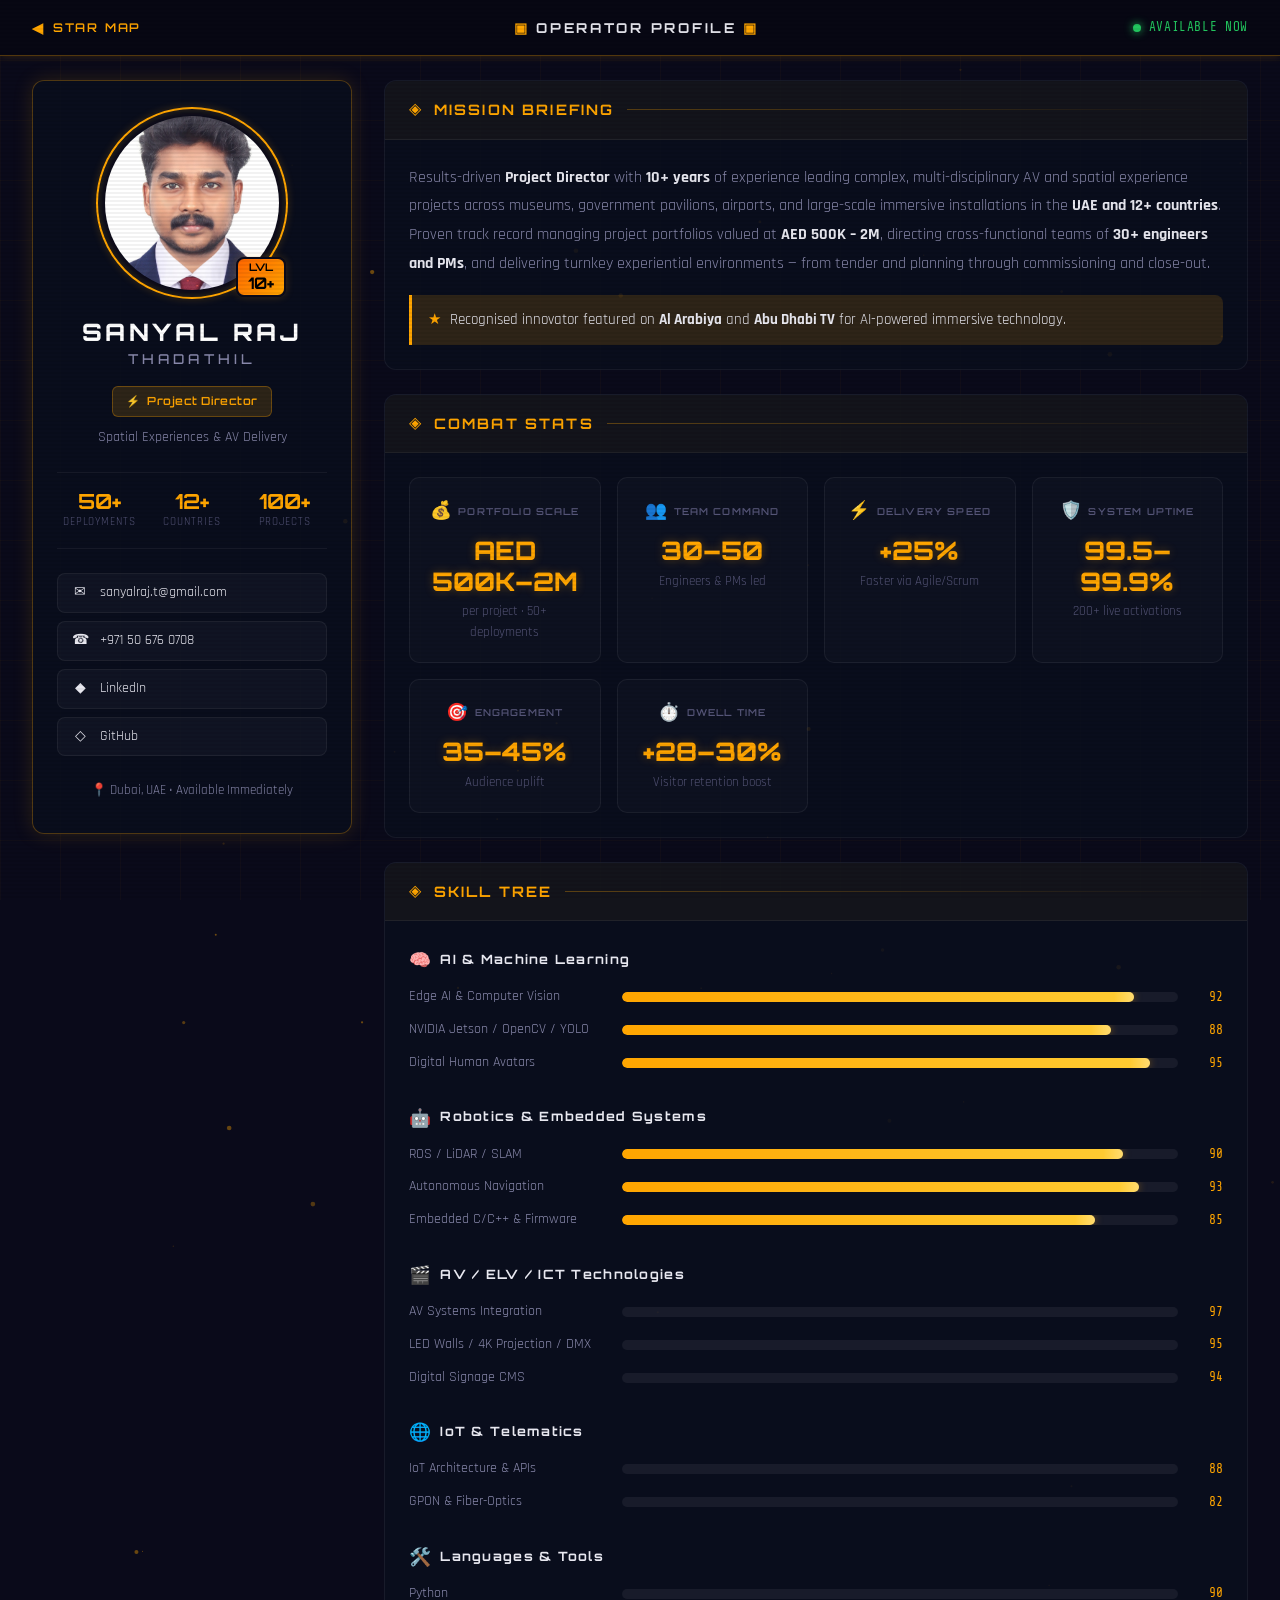
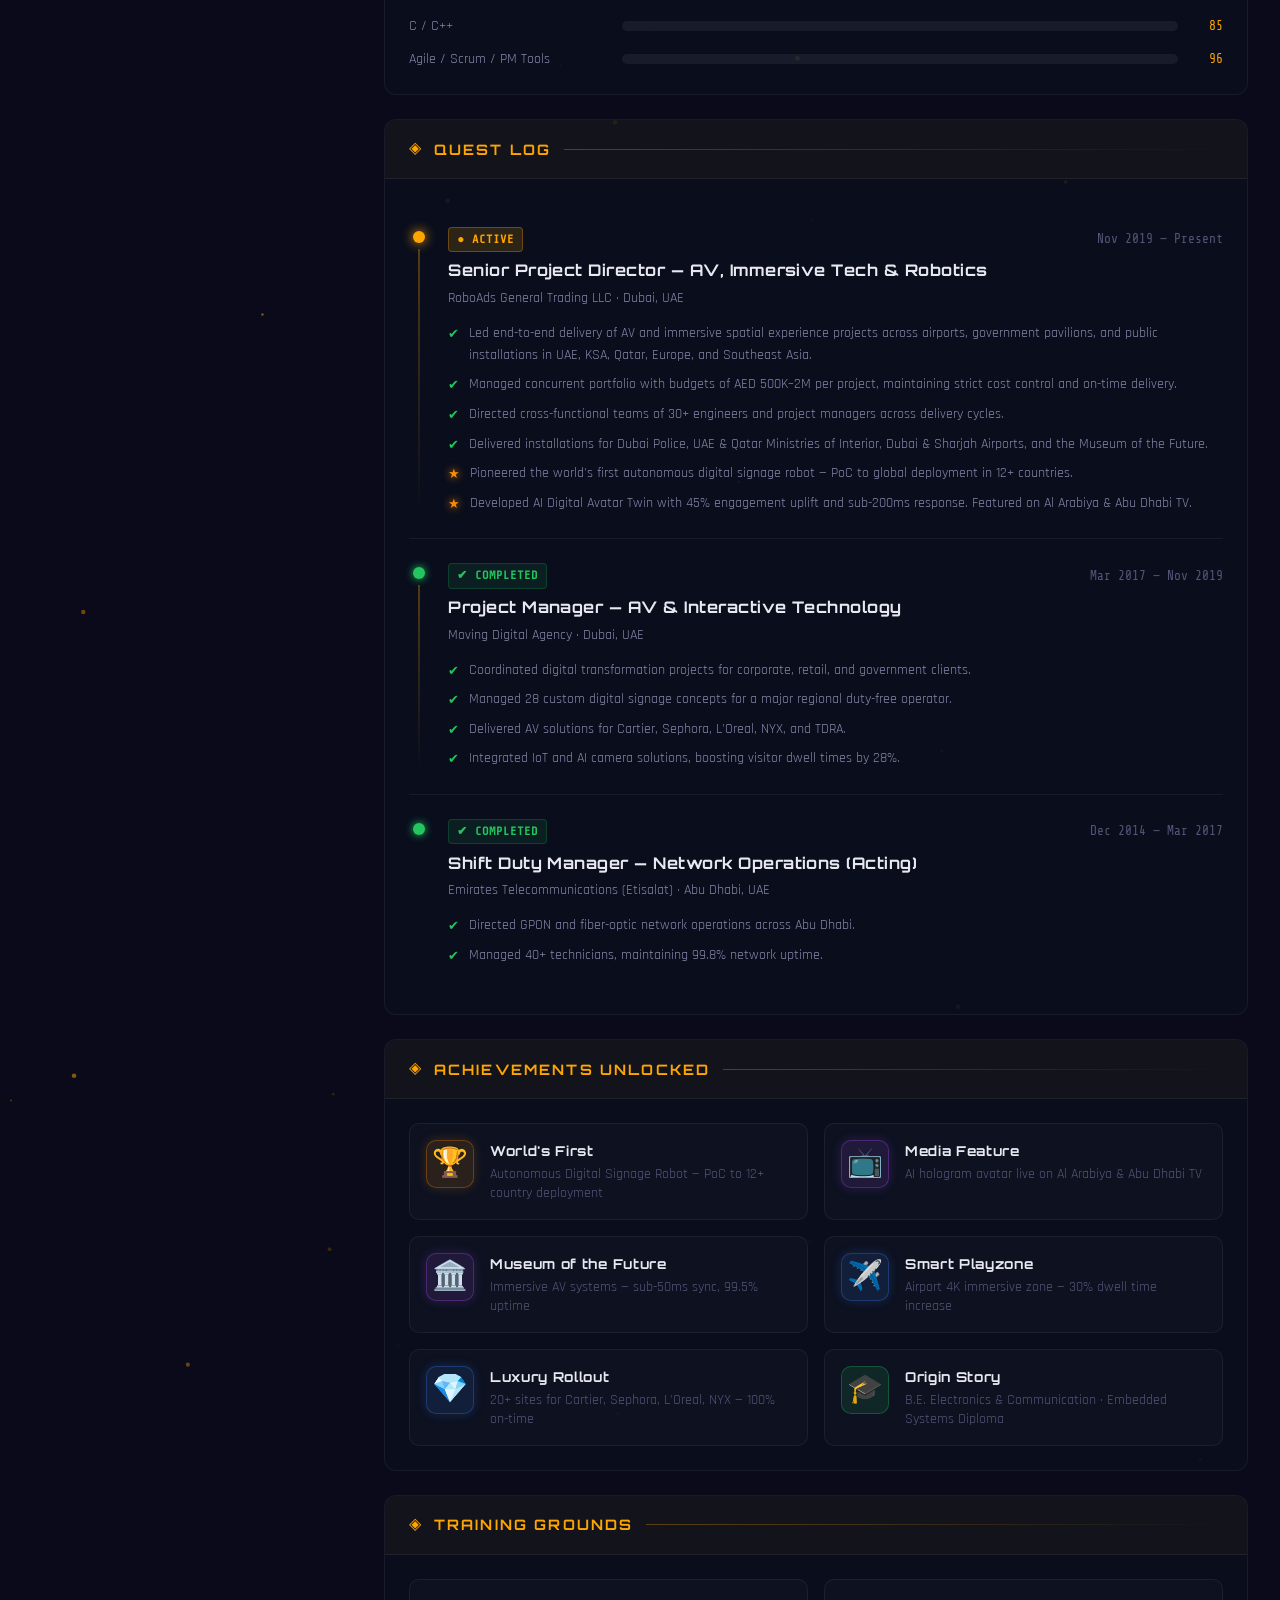
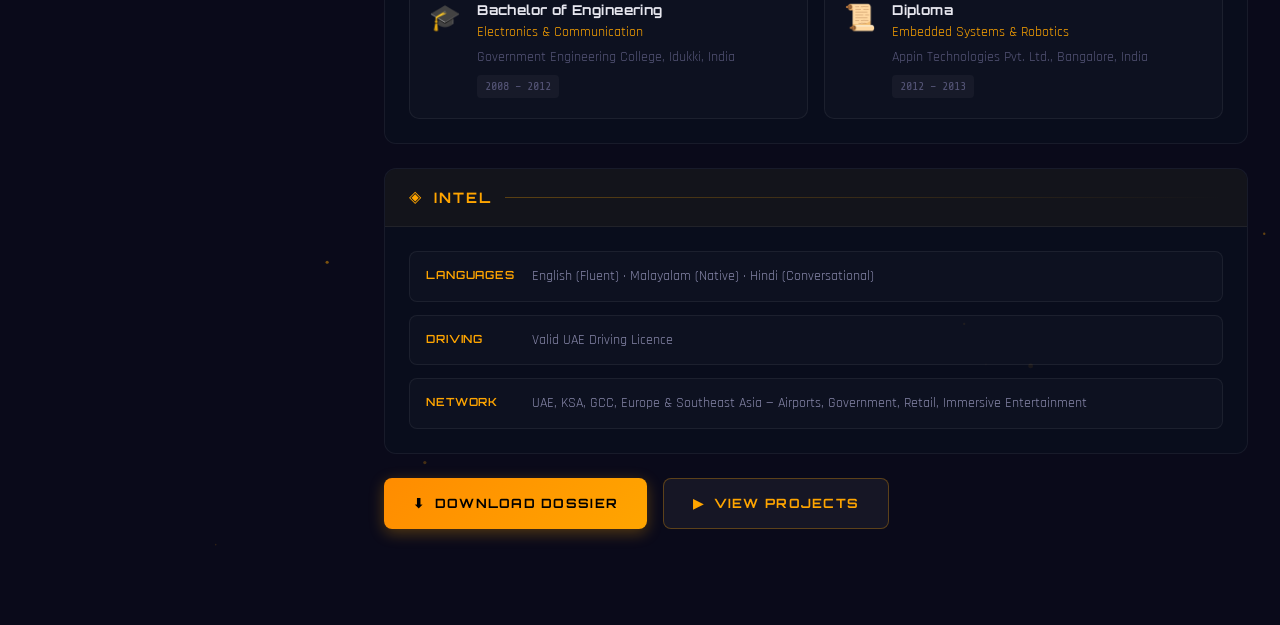
==== about.html @ 044fe26b "feat: implement game-UI about, connect, and projects gallery pages with Formspree" ====
<!DOCTYPE html>
<html lang="en">

<head>
	<meta charset="UTF-8" />
	<meta http-equiv="X-UA-Compatible" content="IE=edge" />
	<meta name="viewport" content="width=device-width, initial-scale=1.0" />
	<meta name="description" content="Sanyal Raj Thadathil — Project Director specializing in Spatial Experiences, AV Delivery, Robotics, and AI-powered immersive technology." />
	<link rel="stylesheet" href="./reset.css" />
	<link rel="stylesheet" href="./about.css" />
	<link
		href="https://fonts.googleapis.com/css2?family=Orbitron:wght@400;500;600;700;800;900&family=Rajdhani:wght@300;400;500;600;700&family=Share+Tech+Mono&display=swap"
		rel="stylesheet">
	<title>Profile // Sanyal Raj Thadathil</title>
</head>

<body>
	<!-- Animated scanline overlay -->
	<div class="scanline-overlay"></div>
	<!-- Grid background -->
	<div class="grid-bg"></div>

	<!-- Top HUD bar -->
	<nav class="hud-bar">
		<a href="./index.html" class="hud-back" id="nav-back">
			<span class="hud-back-icon">◀</span>
			<span>STAR MAP</span>
		</a>
		<div class="hud-title">
			<span class="hud-blink">▣</span> OPERATOR PROFILE <span class="hud-blink">▣</span>
		</div>
		<div class="hud-status">
			<span class="status-dot online"></span>
			<span>AVAILABLE NOW</span>
		</div>
	</nav>

	<main class="game-layout">
		<!-- ═══════════════ LEFT COLUMN: CHARACTER CARD ═══════════════ -->
		<aside class="character-card" id="character-card">
			<div class="card-border-glow"></div>
			
			<!-- Photo frame -->
			<div class="avatar-frame">
				<div class="avatar-ring"></div>
				<img src="./assets/photo.jpeg" alt="Sanyal Raj Thadathil" class="avatar-img" />
				<div class="avatar-level">
					<span>LVL</span>
					<strong>10+</strong>
				</div>
			</div>

			<!-- Name plate -->
			<div class="name-plate">
				<h1 id="profile-name">SANYAL RAJ</h1>
				<p class="class-title">THADATHIL</p>
				<div class="role-badge">
					<span class="role-icon">⚡</span>
					<span>Project Director</span>
				</div>
				<p class="role-sub">Spatial Experiences & AV Delivery</p>
			</div>

			<!-- Quick stats -->
			<div class="quick-stats">
				<div class="stat-item">
					<span class="stat-value">50+</span>
					<span class="stat-label">Deployments</span>
				</div>
				<div class="stat-item">
					<span class="stat-value">12+</span>
					<span class="stat-label">Countries</span>
				</div>
				<div class="stat-item">
					<span class="stat-value">100+</span>
					<span class="stat-label">Projects</span>
				</div>
			</div>

			<!-- Contact links -->
			<div class="contact-links">
				<a href="mailto:sanyalraj.t@gmail.com" class="contact-btn" id="contact-email">
					<span class="contact-icon">✉</span> sanyalraj.t@gmail.com
				</a>
				<a href="tel:+971506760708" class="contact-btn" id="contact-phone">
					<span class="contact-icon">☎</span> +971 50 676 0708
				</a>
				<a href="https://linkedin.com/in/sanyalraj" target="_blank" class="contact-btn" id="contact-linkedin">
					<span class="contact-icon">◆</span> LinkedIn
				</a>
				<a href="https://github.com/sanyal-raj" target="_blank" class="contact-btn" id="contact-github">
					<span class="contact-icon">◇</span> GitHub
				</a>
			</div>

			<div class="location-tag">
				<span>📍</span> Dubai, UAE &bull; Available Immediately
			</div>
		</aside>

		<!-- ═══════════════ RIGHT COLUMN: MAIN CONTENT PANELS ═══════════════ -->
		<div class="panels-column">

			<!-- ── MISSION BRIEFING (Professional Summary) ── -->
			<section class="game-panel" id="panel-summary">
				<div class="panel-header">
					<span class="panel-icon">◈</span>
					<h2>MISSION BRIEFING</h2>
					<div class="panel-line"></div>
				</div>
				<div class="panel-body">
					<p class="briefing-text">
						Results-driven <strong>Project Director</strong> with <strong>10+ years</strong> of experience leading complex, multi-disciplinary AV and spatial experience projects across museums, government pavilions, airports, and large-scale immersive installations in the <strong>UAE and 12+ countries</strong>. Proven track record managing project portfolios valued at <strong>AED 500K – 2M</strong>, directing cross-functional teams of <strong>30+ engineers and PMs</strong>, and delivering turnkey experiential environments — from tender and planning through commissioning and close-out.
					</p>
					<p class="briefing-highlight">
						<span class="highlight-marker">★</span> Recognised innovator featured on <strong>Al Arabiya</strong> and <strong>Abu Dhabi TV</strong> for AI-powered immersive technology.
					</p>
				</div>
			</section>

			<!-- ── COMBAT STATS (Key Metrics) ── -->
			<section class="game-panel" id="panel-metrics">
				<div class="panel-header">
					<span class="panel-icon">◈</span>
					<h2>COMBAT STATS</h2>
					<div class="panel-line"></div>
				</div>
				<div class="panel-body">
					<div class="stats-grid">
						<div class="stat-block">
							<div class="stat-block-header">
								<span class="stat-block-icon">💰</span>
								<span class="stat-block-label">PORTFOLIO SCALE</span>
							</div>
							<div class="stat-block-value">AED 500K–2M</div>
							<div class="stat-block-sub">per project · 50+ deployments</div>
						</div>
						<div class="stat-block">
							<div class="stat-block-header">
								<span class="stat-block-icon">👥</span>
								<span class="stat-block-label">TEAM COMMAND</span>
							</div>
							<div class="stat-block-value">30–50</div>
							<div class="stat-block-sub">Engineers & PMs led</div>
						</div>
						<div class="stat-block">
							<div class="stat-block-header">
								<span class="stat-block-icon">⚡</span>
								<span class="stat-block-label">DELIVERY SPEED</span>
							</div>
							<div class="stat-block-value">+25%</div>
							<div class="stat-block-sub">Faster via Agile/Scrum</div>
						</div>
						<div class="stat-block">
							<div class="stat-block-header">
								<span class="stat-block-icon">🛡️</span>
								<span class="stat-block-label">SYSTEM UPTIME</span>
							</div>
							<div class="stat-block-value">99.5–99.9%</div>
							<div class="stat-block-sub">200+ live activations</div>
						</div>
						<div class="stat-block">
							<div class="stat-block-header">
								<span class="stat-block-icon">🎯</span>
								<span class="stat-block-label">ENGAGEMENT</span>
							</div>
							<div class="stat-block-value">35–45%</div>
							<div class="stat-block-sub">Audience uplift</div>
						</div>
						<div class="stat-block">
							<div class="stat-block-header">
								<span class="stat-block-icon">⏱️</span>
								<span class="stat-block-label">DWELL TIME</span>
							</div>
							<div class="stat-block-value">+28–30%</div>
							<div class="stat-block-sub">Visitor retention boost</div>
						</div>
					</div>
				</div>
			</section>

			<!-- ── SKILL TREE ── -->
			<section class="game-panel" id="panel-skills">
				<div class="panel-header">
					<span class="panel-icon">◈</span>
					<h2>SKILL TREE</h2>
					<div class="panel-line"></div>
				</div>
				<div class="panel-body">
					<div class="skill-tree">
						<!-- AI & ML -->
						<div class="skill-branch">
							<h3 class="branch-title"><span class="branch-icon">🧠</span> AI & Machine Learning</h3>
							<div class="xp-bars">
								<div class="xp-row"><span class="xp-name">Edge AI & Computer Vision</span><div class="xp-bar"><div class="xp-fill" style="width: 92%"></div></div><span class="xp-pct">92</span></div>
								<div class="xp-row"><span class="xp-name">NVIDIA Jetson / OpenCV / YOLO</span><div class="xp-bar"><div class="xp-fill" style="width: 88%"></div></div><span class="xp-pct">88</span></div>
								<div class="xp-row"><span class="xp-name">Digital Human Avatars</span><div class="xp-bar"><div class="xp-fill" style="width: 95%"></div></div><span class="xp-pct">95</span></div>
							</div>
						</div>
						<!-- Robotics -->
						<div class="skill-branch">
							<h3 class="branch-title"><span class="branch-icon">🤖</span> Robotics & Embedded Systems</h3>
							<div class="xp-bars">
								<div class="xp-row"><span class="xp-name">ROS / LiDAR / SLAM</span><div class="xp-bar"><div class="xp-fill" style="width: 90%"></div></div><span class="xp-pct">90</span></div>
								<div class="xp-row"><span class="xp-name">Autonomous Navigation</span><div class="xp-bar"><div class="xp-fill" style="width: 93%"></div></div><span class="xp-pct">93</span></div>
								<div class="xp-row"><span class="xp-name">Embedded C/C++ & Firmware</span><div class="xp-bar"><div class="xp-fill" style="width: 85%"></div></div><span class="xp-pct">85</span></div>
							</div>
						</div>
						<!-- AV/ICT -->
						<div class="skill-branch">
							<h3 class="branch-title"><span class="branch-icon">🎬</span> AV / ELV / ICT Technologies</h3>
							<div class="xp-bars">
								<div class="xp-row"><span class="xp-name">AV Systems Integration</span><div class="xp-bar"><div class="xp-fill" style="width: 97%"></div></div><span class="xp-pct">97</span></div>
								<div class="xp-row"><span class="xp-name">LED Walls / 4K Projection / DMX</span><div class="xp-bar"><div class="xp-fill" style="width: 95%"></div></div><span class="xp-pct">95</span></div>
								<div class="xp-row"><span class="xp-name">Digital Signage CMS</span><div class="xp-bar"><div class="xp-fill" style="width: 94%"></div></div><span class="xp-pct">94</span></div>
							</div>
						</div>
						<!-- IoT -->
						<div class="skill-branch">
							<h3 class="branch-title"><span class="branch-icon">🌐</span> IoT & Telematics</h3>
							<div class="xp-bars">
								<div class="xp-row"><span class="xp-name">IoT Architecture & APIs</span><div class="xp-bar"><div class="xp-fill" style="width: 88%"></div></div><span class="xp-pct">88</span></div>
								<div class="xp-row"><span class="xp-name">GPON & Fiber-Optics</span><div class="xp-bar"><div class="xp-fill" style="width: 82%"></div></div><span class="xp-pct">82</span></div>
							</div>
						</div>
						<!-- Tools -->
						<div class="skill-branch">
							<h3 class="branch-title"><span class="branch-icon">🛠️</span> Languages & Tools</h3>
							<div class="xp-bars">
								<div class="xp-row"><span class="xp-name">Python</span><div class="xp-bar"><div class="xp-fill" style="width: 90%"></div></div><span class="xp-pct">90</span></div>
								<div class="xp-row"><span class="xp-name">C / C++</span><div class="xp-bar"><div class="xp-fill" style="width: 85%"></div></div><span class="xp-pct">85</span></div>
								<div class="xp-row"><span class="xp-name">Agile / Scrum / PM Tools</span><div class="xp-bar"><div class="xp-fill" style="width: 96%"></div></div><span class="xp-pct">96</span></div>
							</div>
						</div>
					</div>
				</div>
			</section>

			<!-- ── QUEST LOG (Experience) ── -->
			<section class="game-panel" id="panel-experience">
				<div class="panel-header">
					<span class="panel-icon">◈</span>
					<h2>QUEST LOG</h2>
					<div class="panel-line"></div>
				</div>
				<div class="panel-body">
					<div class="quest-timeline">
						<!-- Quest 1 -->
						<div class="quest-item active">
							<div class="quest-marker">
								<div class="quest-dot"></div>
								<div class="quest-line"></div>
							</div>
							<div class="quest-content">
								<div class="quest-header">
									<span class="quest-status active">● ACTIVE</span>
									<span class="quest-date">Nov 2019 — Present</span>
								</div>
								<h3 class="quest-title">Senior Project Director — AV, Immersive Tech & Robotics</h3>
								<p class="quest-org">RoboAds General Trading LLC · Dubai, UAE</p>
								<ul class="quest-objectives">
									<li><span class="obj-check">✔</span> Led end-to-end delivery of AV and immersive spatial experience projects across airports, government pavilions, and public installations in UAE, KSA, Qatar, Europe, and Southeast Asia.</li>
									<li><span class="obj-check">✔</span> Managed concurrent portfolio with budgets of AED 500K–2M per project, maintaining strict cost control and on-time delivery.</li>
									<li><span class="obj-check">✔</span> Directed cross-functional teams of 30+ engineers and project managers across delivery cycles.</li>
									<li><span class="obj-check">✔</span> Delivered installations for Dubai Police, UAE & Qatar Ministries of Interior, Dubai & Sharjah Airports, and the Museum of the Future.</li>
									<li><span class="obj-check legendary">★</span> Pioneered the world's first autonomous digital signage robot — PoC to global deployment in 12+ countries.</li>
									<li><span class="obj-check legendary">★</span> Developed AI Digital Avatar Twin with 45% engagement uplift and sub-200ms response. Featured on Al Arabiya & Abu Dhabi TV.</li>
								</ul>
							</div>
						</div>

						<!-- Quest 2 -->
						<div class="quest-item completed">
							<div class="quest-marker">
								<div class="quest-dot"></div>
								<div class="quest-line"></div>
							</div>
							<div class="quest-content">
								<div class="quest-header">
									<span class="quest-status completed">✔ COMPLETED</span>
									<span class="quest-date">Mar 2017 — Nov 2019</span>
								</div>
								<h3 class="quest-title">Project Manager — AV & Interactive Technology</h3>
								<p class="quest-org">Moving Digital Agency · Dubai, UAE</p>
								<ul class="quest-objectives">
									<li><span class="obj-check">✔</span> Coordinated digital transformation projects for corporate, retail, and government clients.</li>
									<li><span class="obj-check">✔</span> Managed 28 custom digital signage concepts for a major regional duty-free operator.</li>
									<li><span class="obj-check">✔</span> Delivered AV solutions for Cartier, Sephora, L'Oreal, NYX, and TDRA.</li>
									<li><span class="obj-check">✔</span> Integrated IoT and AI camera solutions, boosting visitor dwell times by 28%.</li>
								</ul>
							</div>
						</div>

						<!-- Quest 3 -->
						<div class="quest-item completed">
							<div class="quest-marker">
								<div class="quest-dot"></div>
							</div>
							<div class="quest-content">
								<div class="quest-header">
									<span class="quest-status completed">✔ COMPLETED</span>
									<span class="quest-date">Dec 2014 — Mar 2017</span>
								</div>
								<h3 class="quest-title">Shift Duty Manager — Network Operations (Acting)</h3>
								<p class="quest-org">Emirates Telecommunications (Etisalat) · Abu Dhabi, UAE</p>
								<ul class="quest-objectives">
									<li><span class="obj-check">✔</span> Directed GPON and fiber-optic network operations across Abu Dhabi.</li>
									<li><span class="obj-check">✔</span> Managed 40+ technicians, maintaining 99.8% network uptime.</li>
								</ul>
							</div>
						</div>
					</div>
				</div>
			</section>

			<!-- ── ACHIEVEMENTS (Flagship Projects) ── -->
			<section class="game-panel" id="panel-achievements">
				<div class="panel-header">
					<span class="panel-icon">◈</span>
					<h2>ACHIEVEMENTS UNLOCKED</h2>
					<div class="panel-line"></div>
				</div>
				<div class="panel-body">
					<div class="achievements-grid">
						<div class="achievement-badge">
							<div class="badge-icon legendary">🏆</div>
							<div class="badge-info">
								<h4>World's First</h4>
								<p>Autonomous Digital Signage Robot — PoC to 12+ country deployment</p>
							</div>
						</div>
						<div class="achievement-badge">
							<div class="badge-icon epic">📺</div>
							<div class="badge-info">
								<h4>Media Feature</h4>
								<p>AI hologram avatar live on Al Arabiya & Abu Dhabi TV</p>
							</div>
						</div>
						<div class="achievement-badge">
							<div class="badge-icon epic">🏛️</div>
							<div class="badge-info">
								<h4>Museum of the Future</h4>
								<p>Immersive AV systems — sub-50ms sync, 99.5% uptime</p>
							</div>
						</div>
						<div class="achievement-badge">
							<div class="badge-icon rare">✈️</div>
							<div class="badge-info">
								<h4>Smart Playzone</h4>
								<p>Airport 4K immersive zone — 30% dwell time increase</p>
							</div>
						</div>
						<div class="achievement-badge">
							<div class="badge-icon rare">💎</div>
							<div class="badge-info">
								<h4>Luxury Rollout</h4>
								<p>20+ sites for Cartier, Sephora, L'Oreal, NYX — 100% on-time</p>
							</div>
						</div>
						<div class="achievement-badge">
							<div class="badge-icon common">🎓</div>
							<div class="badge-info">
								<h4>Origin Story</h4>
								<p>B.E. Electronics & Communication · Embedded Systems Diploma</p>
							</div>
						</div>
					</div>
				</div>
			</section>

			<!-- ── EDUCATION ── -->
			<section class="game-panel" id="panel-education">
				<div class="panel-header">
					<span class="panel-icon">◈</span>
					<h2>TRAINING GROUNDS</h2>
					<div class="panel-line"></div>
				</div>
				<div class="panel-body">
					<div class="education-cards">
						<div class="edu-card">
							<div class="edu-icon">🎓</div>
							<div class="edu-details">
								<h4>Bachelor of Engineering</h4>
								<p class="edu-field">Electronics & Communication</p>
								<p class="edu-school">Government Engineering College, Idukki, India</p>
								<span class="edu-year">2008 – 2012</span>
							</div>
						</div>
						<div class="edu-card">
							<div class="edu-icon">📜</div>
							<div class="edu-details">
								<h4>Diploma</h4>
								<p class="edu-field">Embedded Systems & Robotics</p>
								<p class="edu-school">Appin Technologies Pvt. Ltd., Bangalore, India</p>
								<span class="edu-year">2012 – 2013</span>
							</div>
						</div>
					</div>
				</div>
			</section>

			<!-- ── ADDITIONAL INFO ── -->
			<section class="game-panel" id="panel-intel">
				<div class="panel-header">
					<span class="panel-icon">◈</span>
					<h2>INTEL</h2>
					<div class="panel-line"></div>
				</div>
				<div class="panel-body">
					<div class="intel-grid">
						<div class="intel-item">
							<span class="intel-key">Languages</span>
							<span class="intel-val">English (Fluent) · Malayalam (Native) · Hindi (Conversational)</span>
						</div>
						<div class="intel-item">
							<span class="intel-key">Driving</span>
							<span class="intel-val">Valid UAE Driving Licence</span>
						</div>
						<div class="intel-item">
							<span class="intel-key">Network</span>
							<span class="intel-val">UAE, KSA, GCC, Europe & Southeast Asia — Airports, Government, Retail, Immersive Entertainment</span>
						</div>
					</div>
				</div>
			</section>

			<!-- ── FOOTER ACTIONS ── -->
			<div class="footer-actions">
				<button onclick="window.print()" class="action-btn primary" id="btn-download">
					<span>⬇</span> DOWNLOAD DOSSIER
				</button>
				<a href="./gallery.html" class="action-btn secondary" id="btn-projects">
					<span>▶</span> VIEW PROJECTS
				</a>
			</div>
		</div>
	</main>

	<!-- Floating particles -->
	<canvas id="particles"></canvas>

	<script>
		// Particle system
		const canvas = document.getElementById('particles');
		const ctx = canvas.getContext('2d');
		let particles = [];

		function resize() {
			canvas.width = window.innerWidth;
			canvas.height = document.body.scrollHeight;
		}
		resize();
		window.addEventListener('resize', resize);

		class Particle {
			constructor() { this.reset(); }
			reset() {
				this.x = Math.random() * canvas.width;
				this.y = Math.random() * canvas.height;
				this.size = Math.random() * 2 + 0.5;
				this.speedY = -(Math.random() * 0.3 + 0.1);
				this.speedX = (Math.random() - 0.5) * 0.2;
				this.opacity = Math.random() * 0.5 + 0.1;
			}
			update() {
				this.y += this.speedY;
				this.x += this.speedX;
				if (this.y < 0) { this.y = canvas.height; this.x = Math.random() * canvas.width; }
			}
			draw() {
				ctx.beginPath();
				ctx.arc(this.x, this.y, this.size, 0, Math.PI * 2);
				ctx.fillStyle = `rgba(255, 165, 0, ${this.opacity})`;
				ctx.fill();
			}
		}

		for (let i = 0; i < 80; i++) particles.push(new Particle());

		function animate() {
			ctx.clearRect(0, 0, canvas.width, canvas.height);
			particles.forEach(p => { p.update(); p.draw(); });
			requestAnimationFrame(animate);
		}
		animate();

		// Animate XP bars on scroll
		// Store target widths and reset to 0
		document.querySelectorAll('.xp-fill').forEach(bar => {
			const targetWidth = bar.style.width;
			bar.dataset.target = targetWidth;
			bar.style.width = '0%';
		});

		const observer = new IntersectionObserver((entries) => {
			entries.forEach(entry => {
				if (entry.isIntersecting) {
					entry.target.classList.add('visible');
					// Animate XP bars inside this element
					entry.target.querySelectorAll('.xp-fill').forEach((bar, i) => {
						setTimeout(() => {
							bar.style.width = bar.dataset.target;
						}, i * 150);
					});
				}
			});
		}, { threshold: 0.1 });

		document.querySelectorAll('.game-panel, .quest-item, .achievement-badge, .stat-block').forEach(el => {
			observer.observe(el);
		});
	</script>
</body>

</html>
---- about.css ----
/* ═══════════════════════════════════════════
   GAME UI — ABOUT PAGE STYLESHEET
   Inspired by sci-fi HUD / RPG interfaces
   ═══════════════════════════════════════════ */

/* --- Design Tokens --- */
:root {
    --bg-dark: #0a0a1a;
    --bg-panel: rgba(10, 15, 30, 0.85);
    --bg-panel-hover: rgba(15, 22, 45, 0.92);
    --border-glow: rgba(255, 165, 0, 0.3);
    --border-dim: rgba(255, 255, 255, 0.06);
    --accent: #ffa500;
    --accent-bright: #ffcc33;
    --accent-dim: rgba(255, 165, 0, 0.15);
    --legendary: #ff8c00;
    --epic: #a855f7;
    --rare: #3b82f6;
    --common: #22c55e;
    --text-primary: #e8e8f0;
    --text-secondary: #8888aa;
    --text-muted: #555577;
    --font-display: 'Orbitron', sans-serif;
    --font-body: 'Rajdhani', sans-serif;
    --font-mono: 'Share Tech Mono', monospace;
    --panel-radius: 12px;
    --glow-sm: 0 0 8px rgba(255, 165, 0, 0.2);
    --glow-md: 0 0 20px rgba(255, 165, 0, 0.15);
    --glow-lg: 0 0 40px rgba(255, 165, 0, 0.1);
}

/* --- Base Reset & Body --- */
*, *::before, *::after {
    box-sizing: border-box;
}

html {
    scroll-behavior: smooth;
}

body {
    background: var(--bg-dark);
    color: var(--text-primary);
    font-family: var(--font-body);
    font-weight: 400;
    font-size: 16px;
    line-height: 1.6;
    overflow-x: hidden;
    min-height: 100vh;
}

/* --- Background Effects --- */
.grid-bg {
    position: fixed;
    inset: 0;
    background-image: 
        linear-gradient(rgba(255,165,0,0.03) 1px, transparent 1px),
        linear-gradient(90deg, rgba(255,165,0,0.03) 1px, transparent 1px);
    background-size: 60px 60px;
    pointer-events: none;
    z-index: 0;
}

.scanline-overlay {
    position: fixed;
    inset: 0;
    background: repeating-linear-gradient(
        0deg,
        transparent,
        transparent 2px,
        rgba(0,0,0,0.05) 2px,
        rgba(0,0,0,0.05) 4px
    );
    pointer-events: none;
    z-index: 9999;
}

#particles {
    position: fixed;
    inset: 0;
    pointer-events: none;
    z-index: 1;
}

/* --- HUD Navigation Bar --- */
.hud-bar {
    position: fixed;
    top: 0;
    left: 0;
    right: 0;
    height: 56px;
    background: rgba(8, 8, 20, 0.95);
    backdrop-filter: blur(16px);
    border-bottom: 1px solid var(--border-glow);
    display: flex;
    align-items: center;
    justify-content: space-between;
    padding: 0 2rem;
    z-index: 1000;
    box-shadow: var(--glow-sm);
}

.hud-back {
    display: flex;
    align-items: center;
    gap: 0.5rem;
    color: var(--accent);
    text-decoration: none;
    font-family: var(--font-display);
    font-size: 0.75rem;
    font-weight: 600;
    letter-spacing: 0.15em;
    transition: all 0.2s ease;
}

.hud-back:hover {
    color: var(--accent-bright);
    text-shadow: 0 0 12px var(--accent);
}

.hud-back-icon {
    font-size: 0.9rem;
    transition: transform 0.2s ease;
}

.hud-back:hover .hud-back-icon {
    transform: translateX(-4px);
}

.hud-title {
    font-family: var(--font-display);
    font-size: 0.85rem;
    font-weight: 700;
    letter-spacing: 0.2em;
    color: var(--text-primary);
}

.hud-blink {
    color: var(--accent);
    animation: blink 2s infinite;
}

@keyframes blink {
    0%, 100% { opacity: 1; }
    50% { opacity: 0.3; }
}

.hud-status {
    display: flex;
    align-items: center;
    gap: 0.5rem;
    font-family: var(--font-mono);
    font-size: 0.8rem;
    color: var(--common);
    letter-spacing: 0.05em;
}

.status-dot {
    width: 8px;
    height: 8px;
    border-radius: 50%;
    background: var(--common);
    box-shadow: 0 0 8px var(--common);
    animation: pulse-dot 2s infinite;
}

@keyframes pulse-dot {
    0%, 100% { box-shadow: 0 0 6px var(--common); }
    50% { box-shadow: 0 0 16px var(--common), 0 0 24px var(--common); }
}

/* --- Main Layout --- */
.game-layout {
    display: grid;
    grid-template-columns: 320px 1fr;
    gap: 2rem;
    max-width: 1300px;
    margin: 0 auto;
    padding: 80px 2rem 4rem 2rem;
    position: relative;
    z-index: 10;
}

/* --- Character Card (Left Sidebar) --- */
.character-card {
    position: sticky;
    top: 80px;
    height: fit-content;
    max-height: calc(100vh - 100px);
    overflow-y: auto;
    background: var(--bg-panel);
    border: 1px solid var(--border-glow);
    border-radius: var(--panel-radius);
    padding: 2rem 1.5rem;
    text-align: center;
    box-shadow: var(--glow-md);
    transition: border-color 0.3s ease;
}

.character-card:hover {
    border-color: rgba(255, 165, 0, 0.5);
}

/* Avatar */
.avatar-frame {
    position: relative;
    width: 180px;
    height: 180px;
    margin: 0 auto 1.5rem;
}

.avatar-ring {
    position: absolute;
    inset: -6px;
    border-radius: 50%;
    border: 2px solid var(--accent);
    box-shadow: var(--glow-sm), inset var(--glow-sm);
    animation: ring-rotate 8s linear infinite;
}

@keyframes ring-rotate {
    0% { border-color: var(--accent); box-shadow: 0 0 8px rgba(255,165,0,0.3), inset 0 0 8px rgba(255,165,0,0.1); }
    33% { border-color: var(--epic); box-shadow: 0 0 8px rgba(168,85,247,0.3), inset 0 0 8px rgba(168,85,247,0.1); }
    66% { border-color: var(--rare); box-shadow: 0 0 8px rgba(59,130,246,0.3), inset 0 0 8px rgba(59,130,246,0.1); }
    100% { border-color: var(--accent); box-shadow: 0 0 8px rgba(255,165,0,0.3), inset 0 0 8px rgba(255,165,0,0.1); }
}

.avatar-img {
    width: 100%;
    height: 100%;
    object-fit: cover;
    border-radius: 50%;
    display: block;
    border: 3px solid var(--bg-dark);
}

.avatar-level {
    position: absolute;
    bottom: -4px;
    right: -4px;
    background: linear-gradient(135deg, #ff6600, #ffa500);
    border: 2px solid var(--bg-dark);
    border-radius: 8px;
    padding: 2px 10px;
    font-family: var(--font-display);
    font-size: 0.65rem;
    font-weight: 700;
    color: #000;
    display: flex;
    flex-direction: column;
    align-items: center;
    line-height: 1.2;
    box-shadow: var(--glow-sm);
}

.avatar-level strong {
    font-size: 1rem;
}

/* Name Plate */
.name-plate {
    margin-bottom: 1.5rem;
}

.name-plate h1 {
    font-family: var(--font-display);
    font-size: 1.5rem;
    font-weight: 800;
    letter-spacing: 0.15em;
    color: #ffffff;
    margin-bottom: 0;
    line-height: 1.3;
}

.class-title {
    font-family: var(--font-display);
    font-size: 0.85rem;
    font-weight: 500;
    letter-spacing: 0.3em;
    color: var(--text-secondary);
    margin-bottom: 1rem;
}

.role-badge {
    display: inline-flex;
    align-items: center;
    gap: 0.4rem;
    background: var(--accent-dim);
    border: 1px solid var(--border-glow);
    border-radius: 6px;
    padding: 0.35rem 0.8rem;
    font-family: var(--font-display);
    font-size: 0.7rem;
    font-weight: 600;
    color: var(--accent);
    letter-spacing: 0.05em;
    margin-bottom: 0.3rem;
}

.role-sub {
    font-size: 0.85rem;
    color: var(--text-secondary);
    margin-top: 0.3rem;
}

/* Quick Stats */
.quick-stats {
    display: grid;
    grid-template-columns: repeat(3, 1fr);
    gap: 0.5rem;
    margin-bottom: 1.5rem;
    padding: 1rem 0;
    border-top: 1px solid var(--border-dim);
    border-bottom: 1px solid var(--border-dim);
}

.stat-item {
    display: flex;
    flex-direction: column;
}

.stat-value {
    font-family: var(--font-display);
    font-size: 1.3rem;
    font-weight: 700;
    color: var(--accent);
    line-height: 1.2;
}

.stat-label {
    font-size: 0.7rem;
    color: var(--text-muted);
    text-transform: uppercase;
    letter-spacing: 0.08em;
}

/* Contact Links */
.contact-links {
    display: flex;
    flex-direction: column;
    gap: 0.5rem;
    margin-bottom: 1rem;
}

.contact-btn {
    display: flex;
    align-items: center;
    gap: 0.6rem;
    padding: 0.5rem 0.8rem;
    background: rgba(255, 255, 255, 0.03);
    border: 1px solid var(--border-dim);
    border-radius: 8px;
    color: var(--text-primary);
    text-decoration: none;
    font-size: 0.85rem;
    transition: all 0.2s ease;
}

.contact-btn:hover {
    background: var(--accent-dim);
    border-color: var(--border-glow);
    color: var(--accent);
    transform: translateX(4px);
}

.contact-icon {
    width: 1.2rem;
    text-align: center;
    flex-shrink: 0;
}

.location-tag {
    font-size: 0.8rem;
    color: var(--text-secondary);
    padding-top: 0.5rem;
}

/* ═══════════════ GAME PANELS ═══════════════ */
.game-panel {
    background: var(--bg-panel);
    border: 1px solid var(--border-dim);
    border-radius: var(--panel-radius);
    margin-bottom: 1.5rem;
    overflow: hidden;
    transition: all 0.3s ease;
    opacity: 0;
    transform: translateY(20px);
}

.game-panel.visible {
    opacity: 1;
    transform: translateY(0);
}

.game-panel:hover {
    border-color: var(--border-glow);
    box-shadow: var(--glow-md);
}

.panel-header {
    display: flex;
    align-items: center;
    gap: 0.8rem;
    padding: 1rem 1.5rem;
    background: rgba(255, 165, 0, 0.04);
    border-bottom: 1px solid var(--border-dim);
}

.panel-icon {
    color: var(--accent);
    font-size: 1rem;
}

.panel-header h2 {
    font-family: var(--font-display);
    font-size: 0.9rem;
    font-weight: 700;
    letter-spacing: 0.15em;
    color: var(--accent);
    white-space: nowrap;
}

.panel-line {
    flex: 1;
    height: 1px;
    background: linear-gradient(90deg, var(--border-glow), transparent);
}

.panel-body {
    padding: 1.5rem;
}

/* --- Mission Briefing --- */
.briefing-text {
    font-size: 1rem;
    color: var(--text-secondary);
    line-height: 1.8;
    margin-bottom: 1rem;
}

.briefing-text strong {
    color: var(--text-primary);
}

.briefing-highlight {
    background: var(--accent-dim);
    border-left: 3px solid var(--accent);
    padding: 0.8rem 1rem;
    border-radius: 0 8px 8px 0;
    font-size: 0.95rem;
    color: var(--text-primary);
}

.highlight-marker {
    color: var(--accent);
    margin-right: 0.3rem;
}

/* --- Stats Grid --- */
.stats-grid {
    display: grid;
    grid-template-columns: repeat(auto-fit, minmax(180px, 1fr));
    gap: 1rem;
}

.stat-block {
    background: rgba(255, 255, 255, 0.02);
    border: 1px solid var(--border-dim);
    border-radius: 10px;
    padding: 1.2rem;
    text-align: center;
    transition: all 0.3s ease;
    opacity: 0;
    transform: scale(0.95);
}

.stat-block.visible {
    opacity: 1;
    transform: scale(1);
}

.stat-block:hover {
    border-color: var(--border-glow);
    background: rgba(255, 165, 0, 0.04);
    transform: translateY(-4px) scale(1);
    box-shadow: var(--glow-sm);
}

.stat-block-header {
    display: flex;
    align-items: center;
    justify-content: center;
    gap: 0.4rem;
    margin-bottom: 0.6rem;
}

.stat-block-icon {
    font-size: 1.1rem;
}

.stat-block-label {
    font-family: var(--font-display);
    font-size: 0.6rem;
    font-weight: 600;
    letter-spacing: 0.12em;
    color: var(--text-muted);
}

.stat-block-value {
    font-family: var(--font-display);
    font-size: 1.6rem;
    font-weight: 800;
    color: var(--accent);
    line-height: 1.2;
    margin-bottom: 0.3rem;
    text-shadow: 0 0 10px rgba(255, 165, 0, 0.3);
}

.stat-block-sub {
    font-size: 0.8rem;
    color: var(--text-muted);
}

/* --- Skill Tree / XP Bars --- */
.skill-tree {
    display: flex;
    flex-direction: column;
    gap: 1.8rem;
}

.branch-title {
    font-family: var(--font-display);
    font-size: 0.8rem;
    font-weight: 700;
    letter-spacing: 0.1em;
    color: var(--text-primary);
    margin-bottom: 0.8rem;
    display: flex;
    align-items: center;
    gap: 0.5rem;
}

.branch-icon {
    font-size: 1.1rem;
}

.xp-bars {
    display: flex;
    flex-direction: column;
    gap: 0.7rem;
}

.xp-row {
    display: grid;
    grid-template-columns: 200px 1fr 32px;
    align-items: center;
    gap: 0.8rem;
}

.xp-name {
    font-size: 0.85rem;
    color: var(--text-secondary);
    white-space: nowrap;
    overflow: hidden;
    text-overflow: ellipsis;
}

.xp-bar {
    height: 10px;
    background: rgba(255, 255, 255, 0.06);
    border-radius: 5px;
    overflow: hidden;
    position: relative;
}

.xp-fill {
    height: 100%;
    border-radius: 5px;
    background: linear-gradient(90deg, var(--accent), var(--accent-bright));
    box-shadow: 0 0 8px rgba(255, 165, 0, 0.4);
    width: 0%;
    transition: width 1.5s cubic-bezier(0.22, 1, 0.36, 1);
    position: relative;
}

.game-panel.visible .xp-fill {
    width: var(--target-width, 0%);
}

.xp-fill::after {
    content: '';
    position: absolute;
    right: 0;
    top: 0;
    bottom: 0;
    width: 20px;
    background: linear-gradient(90deg, transparent, rgba(255,255,255,0.3));
    border-radius: 0 5px 5px 0;
}

.xp-pct {
    font-family: var(--font-mono);
    font-size: 0.8rem;
    color: var(--accent);
    text-align: right;
    min-width: 30px;
}

/* --- Quest Log (Timeline) --- */
.quest-timeline {
    display: flex;
    flex-direction: column;
    gap: 0;
}

.quest-item {
    display: flex;
    gap: 1.2rem;
    padding: 1.5rem 0;
    opacity: 0;
    transform: translateX(-20px);
    transition: all 0.5s ease;
}

.quest-item.visible {
    opacity: 1;
    transform: translateX(0);
}

.quest-item + .quest-item {
    border-top: 1px solid var(--border-dim);
}

.quest-marker {
    display: flex;
    flex-direction: column;
    align-items: center;
    flex-shrink: 0;
    width: 20px;
    padding-top: 4px;
}

.quest-dot {
    width: 12px;
    height: 12px;
    border-radius: 50%;
    flex-shrink: 0;
}

.quest-item.active .quest-dot {
    background: var(--accent);
    box-shadow: 0 0 12px var(--accent);
    animation: pulse-dot 2s infinite;
}

.quest-item.completed .quest-dot {
    background: var(--common);
    box-shadow: 0 0 8px var(--common);
}

.quest-line {
    flex: 1;
    width: 2px;
    background: linear-gradient(180deg, var(--border-glow), transparent);
    margin-top: 6px;
}

.quest-content {
    flex: 1;
    min-width: 0;
}

.quest-header {
    display: flex;
    justify-content: space-between;
    align-items: center;
    flex-wrap: wrap;
    gap: 0.5rem;
    margin-bottom: 0.4rem;
}

.quest-status {
    font-family: var(--font-mono);
    font-size: 0.75rem;
    font-weight: 700;
    letter-spacing: 0.08em;
    padding: 2px 8px;
    border-radius: 4px;
}

.quest-status.active {
    color: var(--accent);
    background: var(--accent-dim);
    border: 1px solid var(--border-glow);
}

.quest-status.completed {
    color: var(--common);
    background: rgba(34, 197, 94, 0.1);
    border: 1px solid rgba(34, 197, 94, 0.2);
}

.quest-date {
    font-family: var(--font-mono);
    font-size: 0.8rem;
    color: var(--text-muted);
}

.quest-title {
    font-family: var(--font-display);
    font-size: 1rem;
    font-weight: 700;
    color: var(--text-primary);
    letter-spacing: 0.03em;
    margin-bottom: 0.2rem;
}

.quest-org {
    font-size: 0.9rem;
    color: var(--text-secondary);
    margin-bottom: 0.8rem;
}

.quest-objectives {
    list-style: none;
    padding: 0;
    margin: 0;
    display: flex;
    flex-direction: column;
    gap: 0.5rem;
}

.quest-objectives li {
    display: flex;
    align-items: flex-start;
    gap: 0.6rem;
    font-size: 0.9rem;
    color: var(--text-secondary);
    line-height: 1.5;
}

.obj-check {
    flex-shrink: 0;
    color: var(--common);
    font-size: 0.8rem;
    margin-top: 2px;
}

.obj-check.legendary {
    color: var(--legendary);
    text-shadow: 0 0 8px var(--legendary);
}

/* --- Achievements --- */
.achievements-grid {
    display: grid;
    grid-template-columns: repeat(auto-fit, minmax(300px, 1fr));
    gap: 1rem;
}

.achievement-badge {
    display: flex;
    align-items: flex-start;
    gap: 1rem;
    padding: 1rem;
    background: rgba(255, 255, 255, 0.02);
    border: 1px solid var(--border-dim);
    border-radius: 10px;
    transition: all 0.3s ease;
    opacity: 0;
    transform: scale(0.9);
}

.achievement-badge.visible {
    opacity: 1;
    transform: scale(1);
}

.achievement-badge:hover {
    border-color: var(--border-glow);
    background: rgba(255, 165, 0, 0.04);
    transform: translateY(-3px) scale(1);
    box-shadow: var(--glow-sm);
}

.badge-icon {
    font-size: 1.8rem;
    width: 3rem;
    height: 3rem;
    display: flex;
    align-items: center;
    justify-content: center;
    border-radius: 10px;
    flex-shrink: 0;
}

.badge-icon.legendary {
    background: rgba(255, 140, 0, 0.12);
    border: 1px solid rgba(255, 140, 0, 0.3);
    box-shadow: 0 0 12px rgba(255, 140, 0, 0.2);
}

.badge-icon.epic {
    background: rgba(168, 85, 247, 0.12);
    border: 1px solid rgba(168, 85, 247, 0.3);
    box-shadow: 0 0 12px rgba(168, 85, 247, 0.2);
}

.badge-icon.rare {
    background: rgba(59, 130, 246, 0.12);
    border: 1px solid rgba(59, 130, 246, 0.3);
    box-shadow: 0 0 12px rgba(59, 130, 246, 0.2);
}

.badge-icon.common {
    background: rgba(34, 197, 94, 0.12);
    border: 1px solid rgba(34, 197, 94, 0.3);
}

.badge-info h4 {
    font-family: var(--font-display);
    font-size: 0.85rem;
    font-weight: 700;
    color: var(--text-primary);
    letter-spacing: 0.05em;
    margin-bottom: 0.2rem;
}

.badge-info p {
    font-size: 0.85rem;
    color: var(--text-muted);
    line-height: 1.4;
}

/* --- Education --- */
.education-cards {
    display: grid;
    grid-template-columns: repeat(auto-fit, minmax(280px, 1fr));
    gap: 1rem;
}

.edu-card {
    display: flex;
    align-items: flex-start;
    gap: 1rem;
    padding: 1.2rem;
    background: rgba(255, 255, 255, 0.02);
    border: 1px solid var(--border-dim);
    border-radius: 10px;
    transition: all 0.2s ease;
}

.edu-card:hover {
    border-color: var(--border-glow);
    background: var(--accent-dim);
}

.edu-icon {
    font-size: 1.6rem;
    flex-shrink: 0;
}

.edu-details h4 {
    font-family: var(--font-display);
    font-size: 0.85rem;
    font-weight: 700;
    color: var(--text-primary);
    letter-spacing: 0.03em;
}

.edu-field {
    color: var(--accent);
    font-size: 0.9rem;
    margin-bottom: 0.2rem;
}

.edu-school {
    font-size: 0.85rem;
    color: var(--text-muted);
}

.edu-year {
    font-family: var(--font-mono);
    font-size: 0.75rem;
    color: var(--text-muted);
    background: rgba(255, 255, 255, 0.04);
    padding: 2px 8px;
    border-radius: 4px;
    display: inline-block;
    margin-top: 0.4rem;
}

/* --- Intel Grid --- */
.intel-grid {
    display: flex;
    flex-direction: column;
    gap: 0.8rem;
}

.intel-item {
    display: flex;
    gap: 1rem;
    padding: 0.8rem 1rem;
    background: rgba(255, 255, 255, 0.02);
    border-radius: 8px;
    border: 1px solid var(--border-dim);
}

.intel-key {
    font-family: var(--font-display);
    font-size: 0.7rem;
    font-weight: 600;
    color: var(--accent);
    letter-spacing: 0.08em;
    text-transform: uppercase;
    min-width: 90px;
    flex-shrink: 0;
    padding-top: 2px;
}

.intel-val {
    font-size: 0.9rem;
    color: var(--text-secondary);
}

/* --- Footer Actions --- */
.footer-actions {
    display: flex;
    gap: 1rem;
    flex-wrap: wrap;
    margin-top: 0.5rem;
    margin-bottom: 2rem;
}

.action-btn {
    display: inline-flex;
    align-items: center;
    gap: 0.6rem;
    padding: 0.9rem 1.8rem;
    border-radius: 8px;
    font-family: var(--font-display);
    font-size: 0.8rem;
    font-weight: 700;
    letter-spacing: 0.1em;
    text-decoration: none;
    cursor: pointer;
    transition: all 0.25s ease;
    border: none;
}

.action-btn.primary {
    background: linear-gradient(135deg, #ff8c00, #ffa500);
    color: #000;
    box-shadow: 0 4px 15px rgba(255, 165, 0, 0.3);
}

.action-btn.primary:hover {
    transform: translateY(-3px);
    box-shadow: 0 8px 25px rgba(255, 165, 0, 0.4);
}

.action-btn.secondary {
    background: rgba(255, 255, 255, 0.05);
    border: 1px solid var(--border-glow);
    color: var(--accent);
}

.action-btn.secondary:hover {
    background: var(--accent-dim);
    transform: translateY(-3px);
    box-shadow: var(--glow-sm);
}

/* ═══════════════ RESPONSIVE ═══════════════ */
@media (max-width: 900px) {
    .game-layout {
        grid-template-columns: 1fr;
        padding: 72px 1rem 2rem 1rem;
    }

    .character-card {
        position: relative;
        top: 0;
        max-height: none;
    }

    .hud-title {
        display: none;
    }

    .xp-row {
        grid-template-columns: 140px 1fr 32px;
    }

    .achievements-grid {
        grid-template-columns: 1fr;
    }
}

@media (max-width: 600px) {
    .hud-bar {
        padding: 0 1rem;
    }

    .hud-status span:last-child {
        display: none;
    }

    .xp-row {
        grid-template-columns: 1fr;
        gap: 0.3rem;
    }

    .xp-pct {
        display: none;
    }

    .quest-header {
        flex-direction: column;
        align-items: flex-start;
    }

    .stats-grid {
        grid-template-columns: repeat(2, 1fr);
    }
}

/* ═══════════════ PRINT ═══════════════ */
@media print {
    body {
        background: #fff !important;
        color: #000 !important;
    }

    .scanline-overlay, .grid-bg, #particles, .hud-bar,
    .footer-actions, .avatar-ring, .card-border-glow {
        display: none !important;
    }

    .game-layout {
        display: block !important;
        padding: 0 !important;
    }

    .character-card {
        position: relative !important;
        background: none !important;
        border: none !important;
        box-shadow: none !important;
        padding: 1rem 0 !important;
        max-height: none !important;
    }

    .game-panel {
        background: none !important;
        border: 1px solid #ddd !important;
        box-shadow: none !important;
        opacity: 1 !important;
        transform: none !important;
        break-inside: avoid;
    }

    .panel-header {
        background: none !important;
    }

    .panel-header h2 {
        color: #000 !important;
    }

    .xp-fill {
        background: #333 !important;
        box-shadow: none !important;
    }

    .stat-block-value {
        color: #000 !important;
        text-shadow: none !important;
    }

    .name-plate h1 {
        color: #000 !important;
    }

    .quest-item {
        opacity: 1 !important;
        transform: none !important;
    }

    .achievement-badge {
        opacity: 1 !important;
        transform: none !important;
    }

    .stat-block {
        opacity: 1 !important;
        transform: none !important;
    }

    a { color: #000 !important; }
}
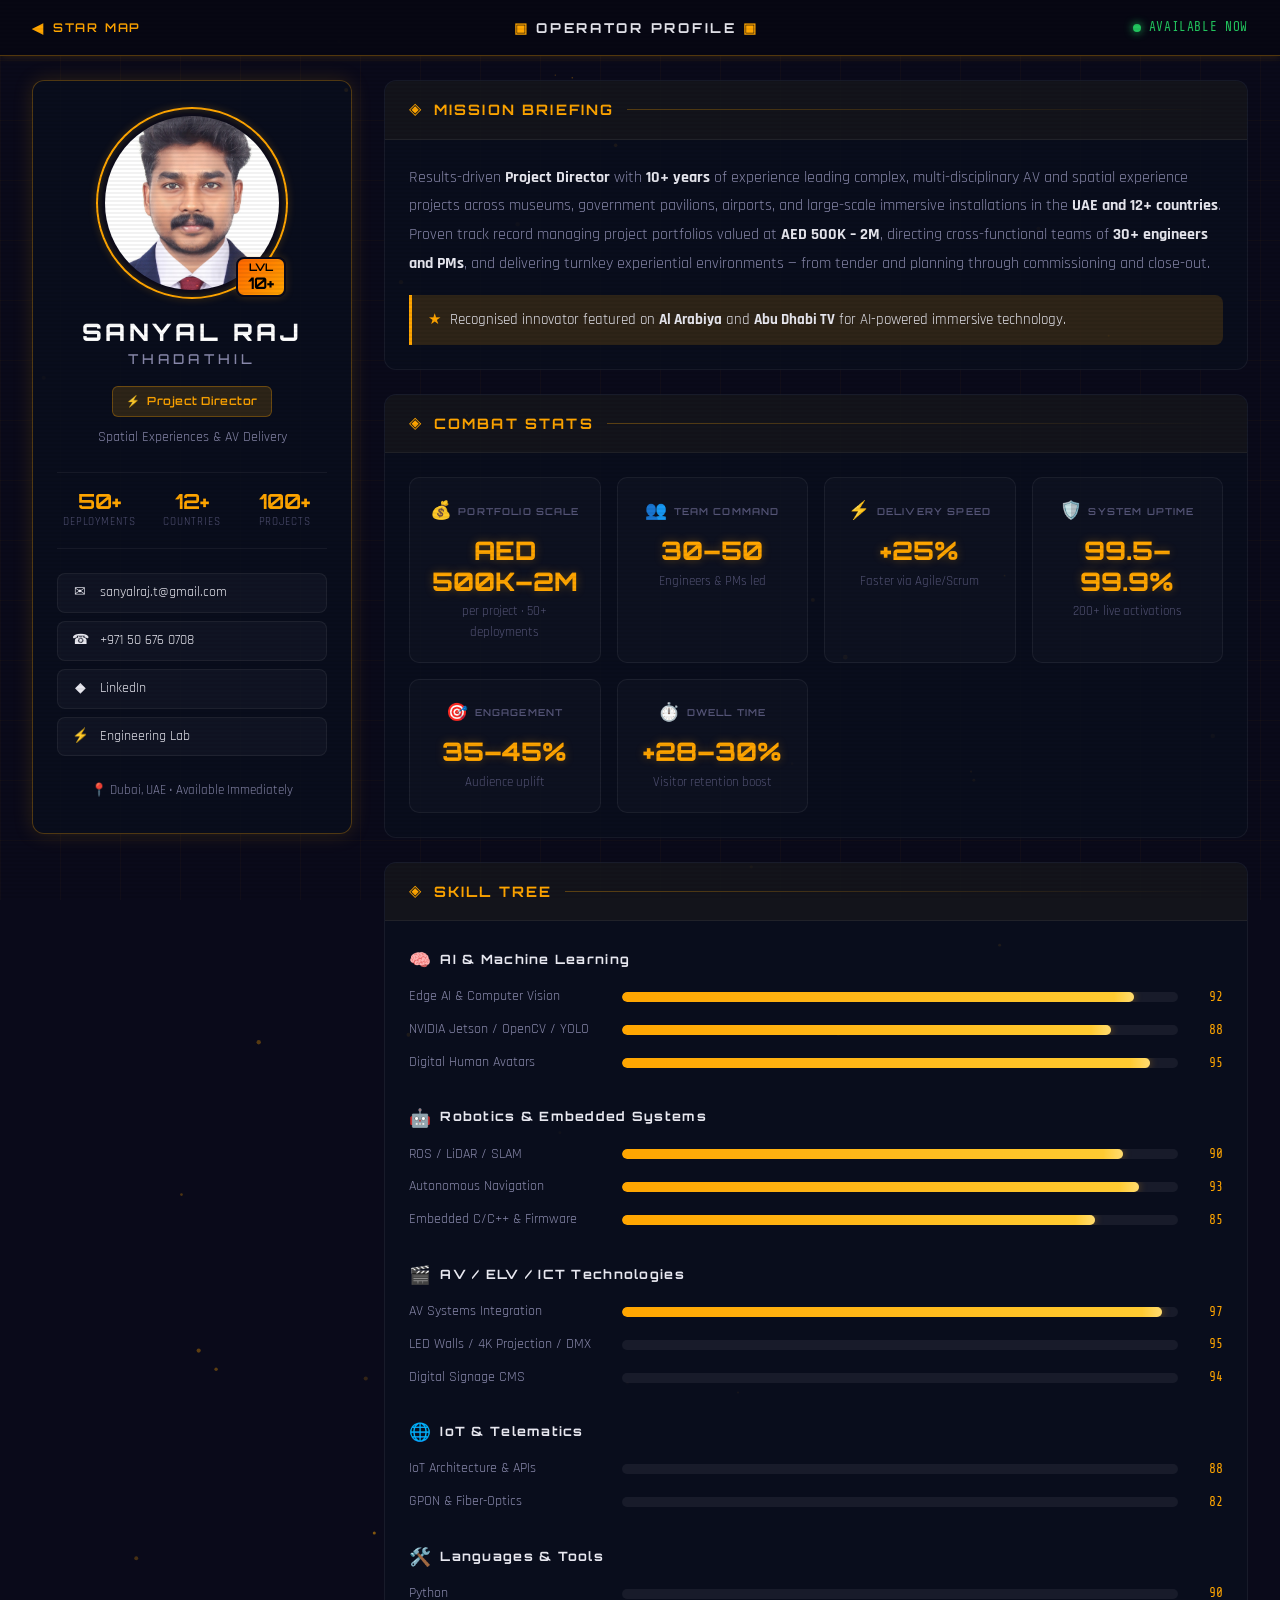
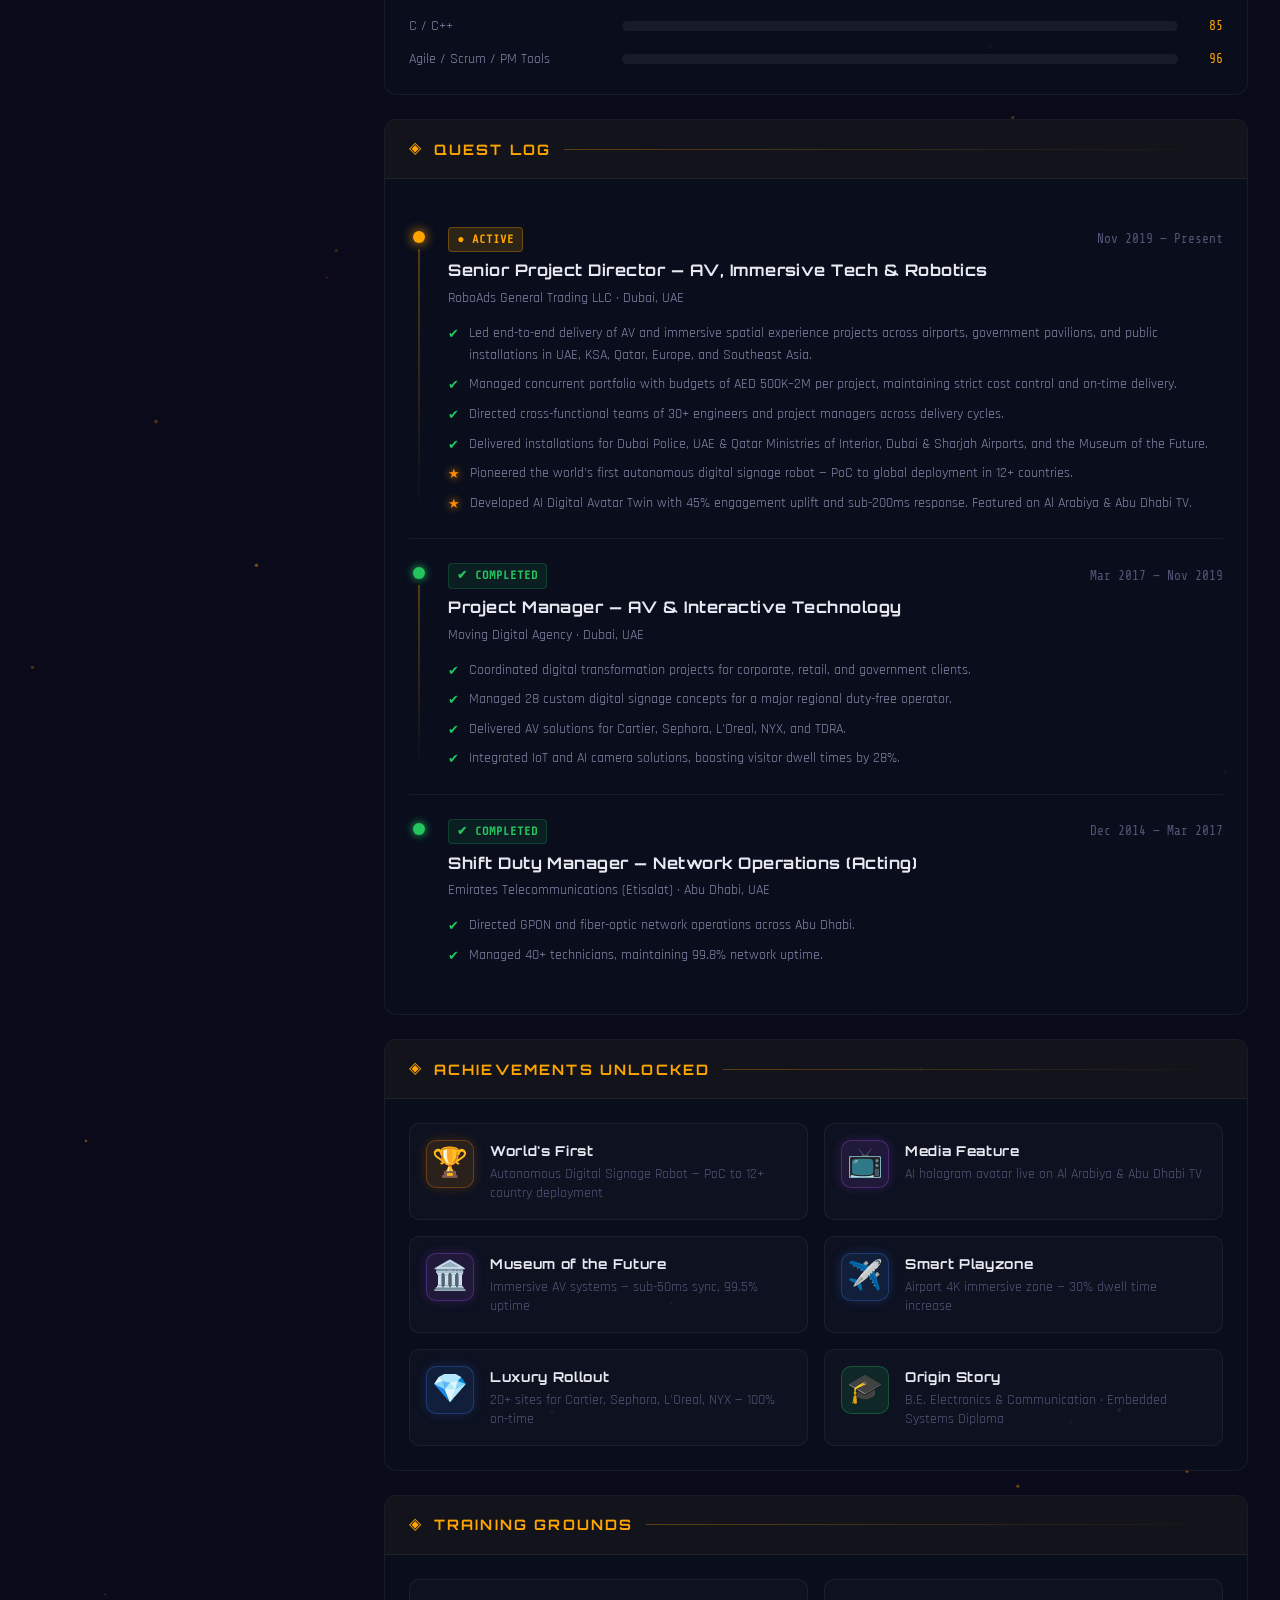
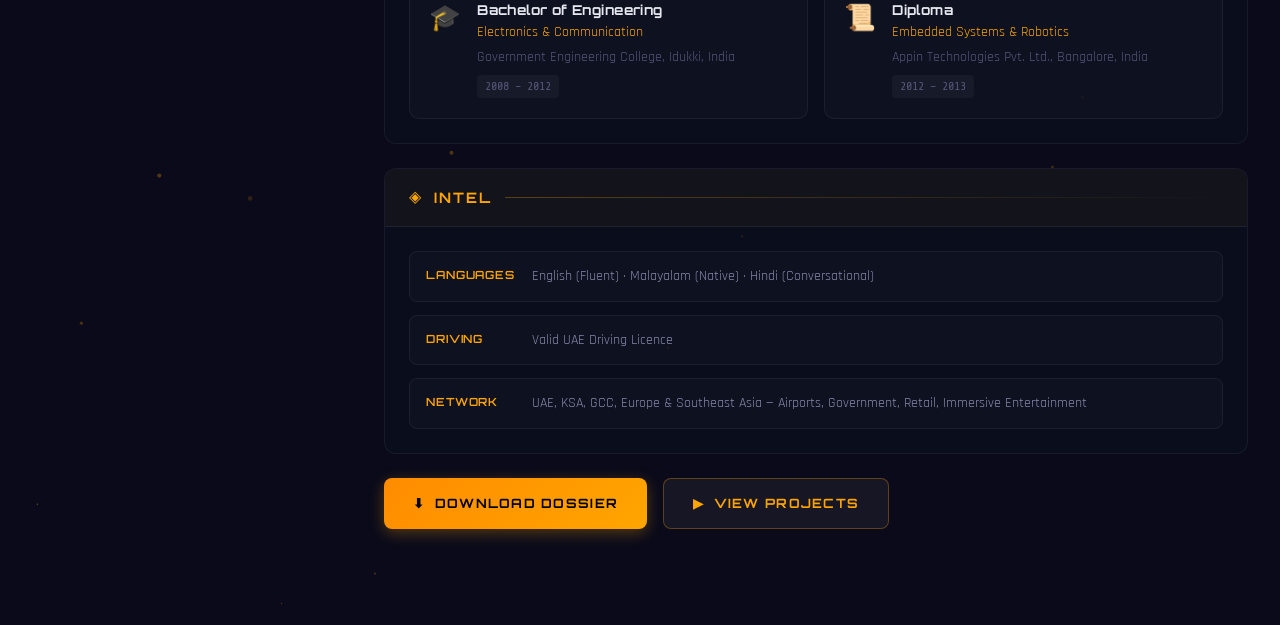
==== commit 34da6216: "Add Engineering Lab page, YouTube video cards, replace GitHub links" ====
--- a/about.html
+++ b/about.html
@@ -88,9 +88,9 @@
 				<a href="https://linkedin.com/in/sanyalraj" target="_blank" class="contact-btn" id="contact-linkedin">
 					<span class="contact-icon">◆</span> LinkedIn
 				</a>
-				<a href="https://github.com/sanyal-raj" target="_blank" class="contact-btn" id="contact-github">
-					<span class="contact-icon">◇</span> GitHub
-				</a>
+			<a href="./lab.html" class="contact-btn" id="contact-lab">
+				<span class="contact-icon">⚡</span> Engineering Lab
+			</a>
 			</div>
 
 			<div class="location-tag">
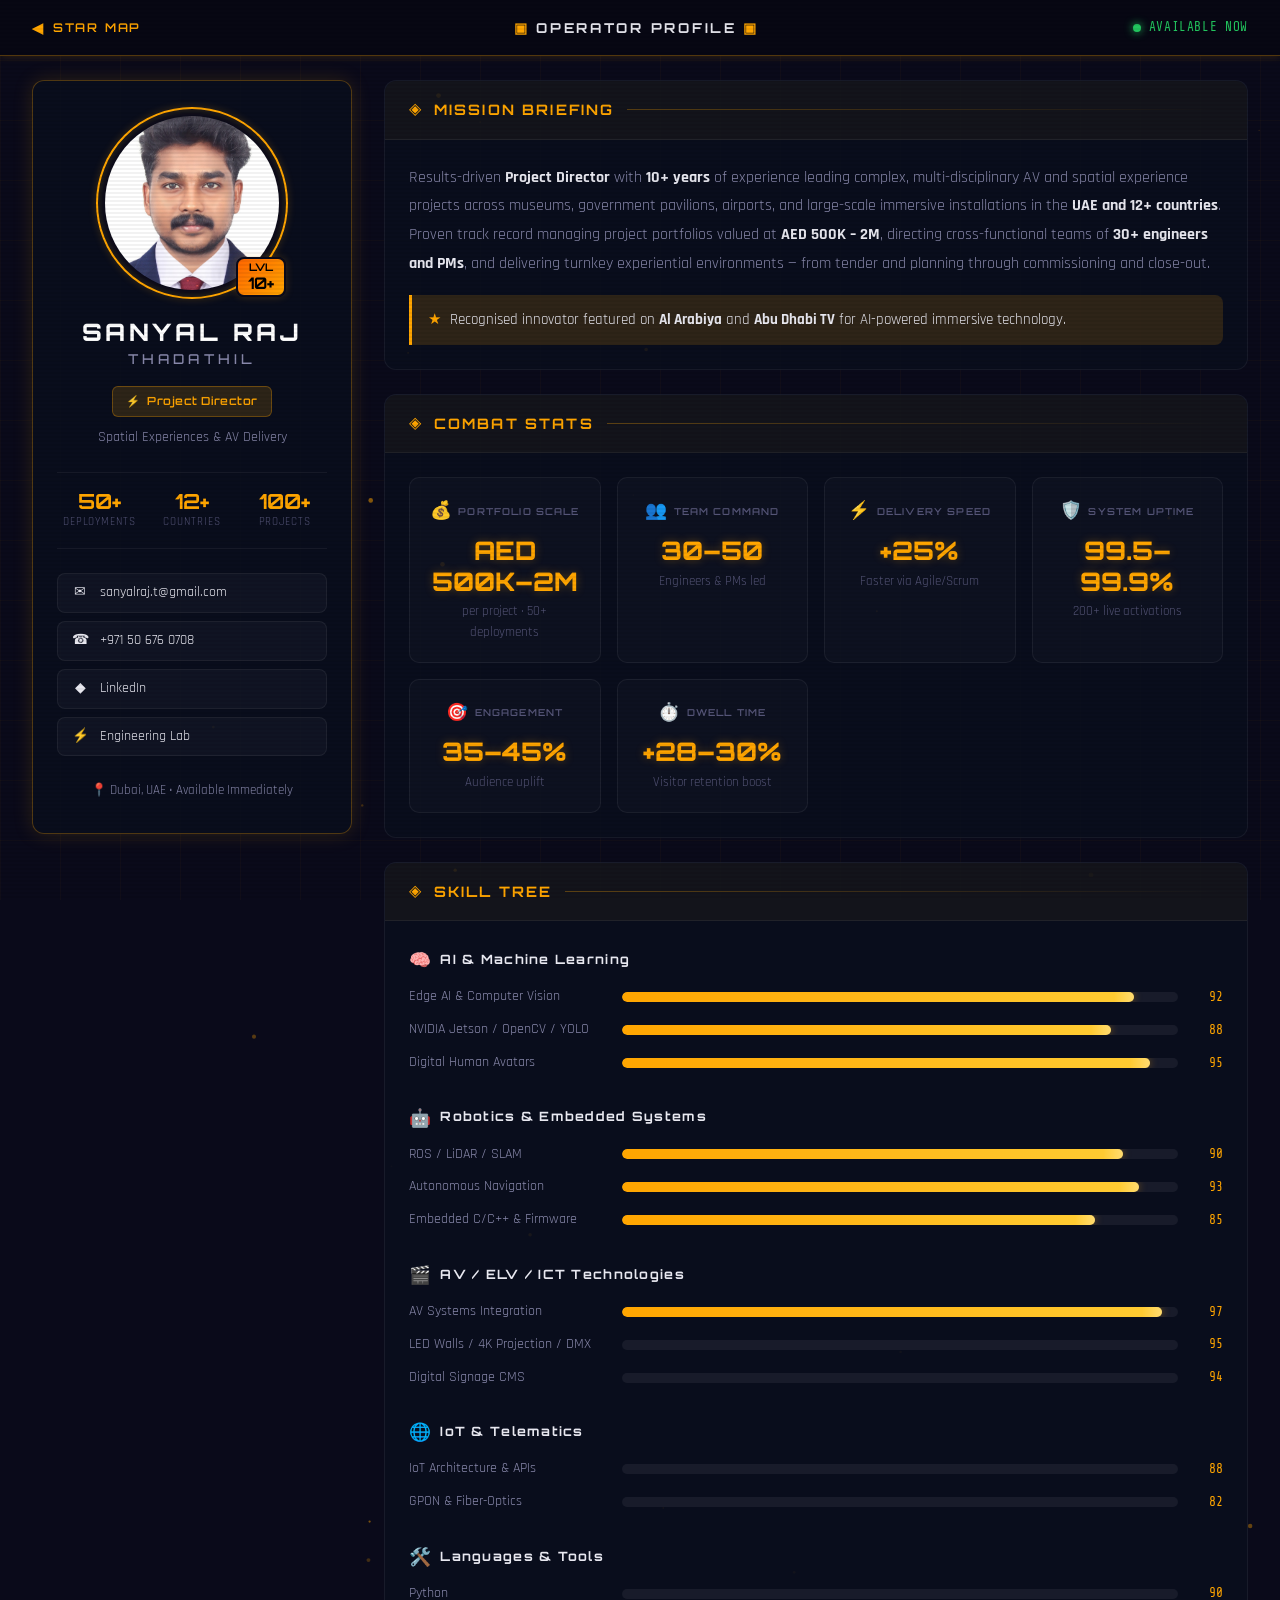
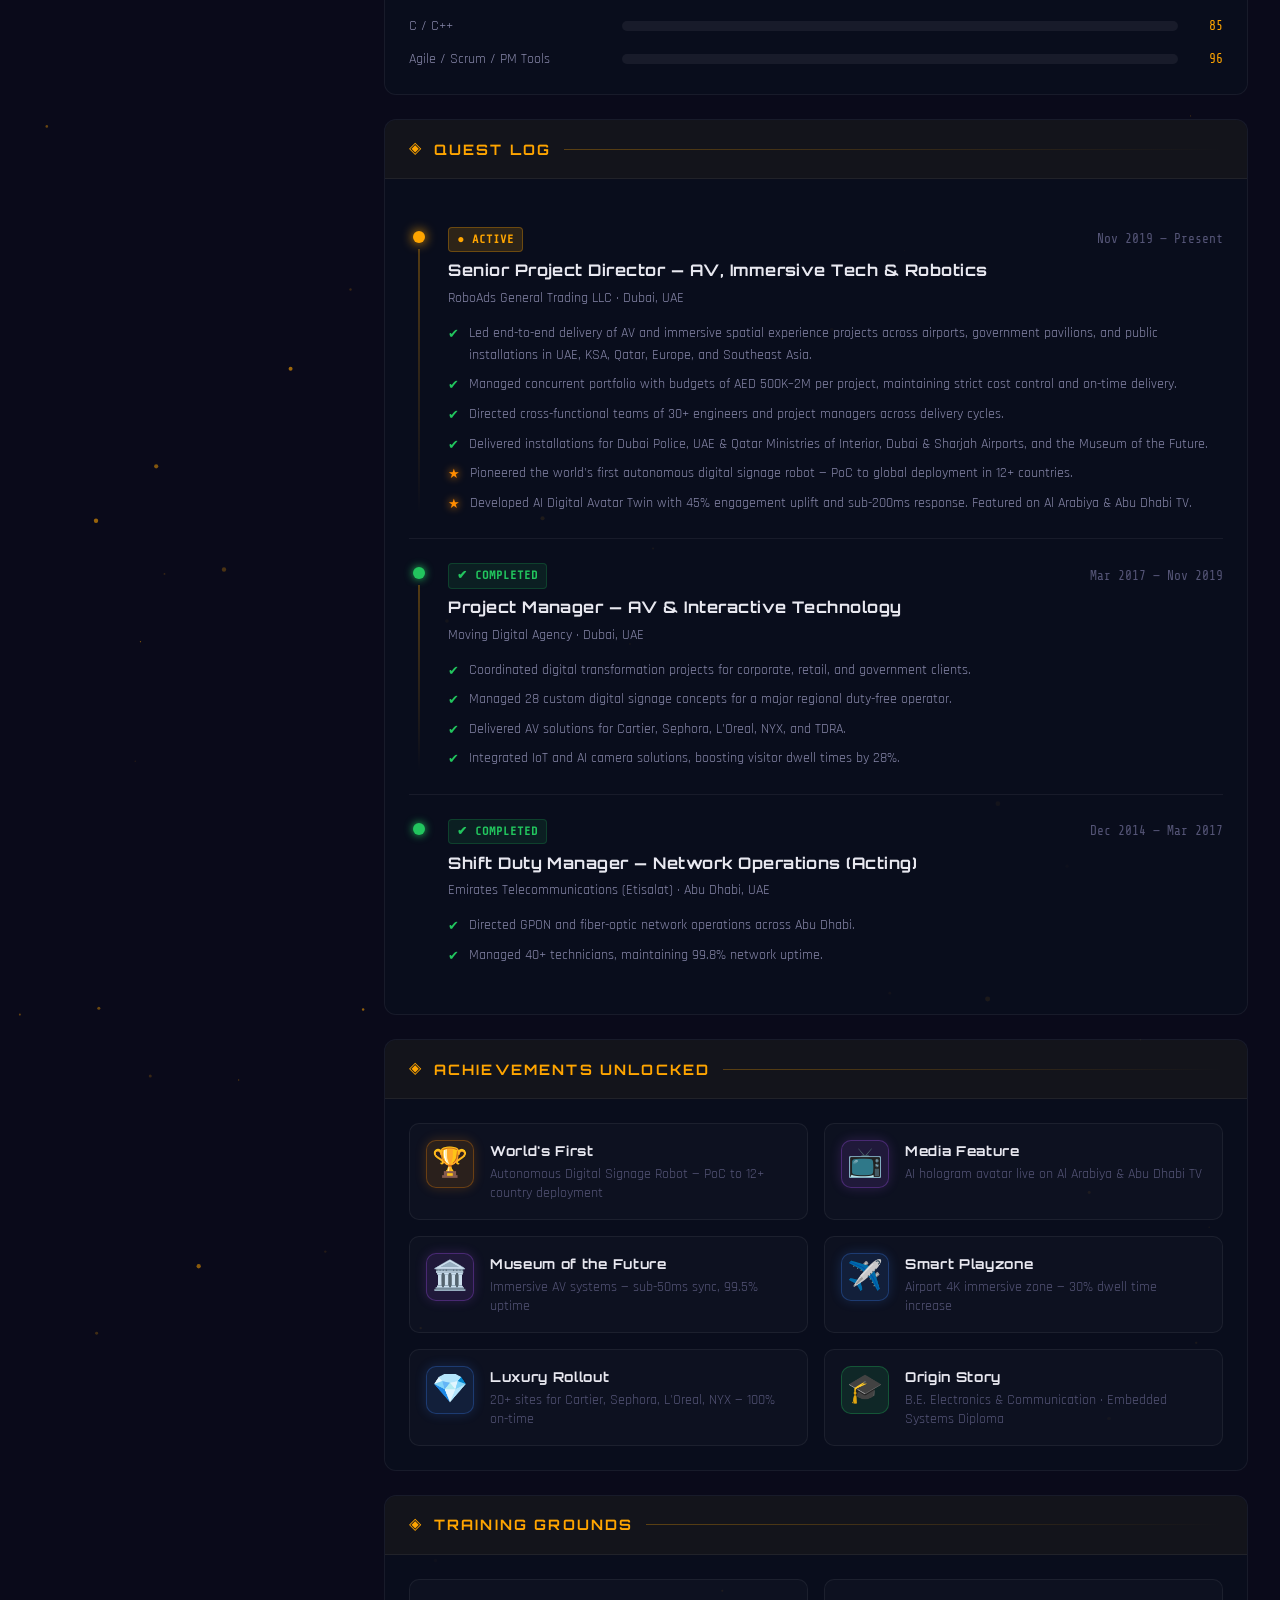
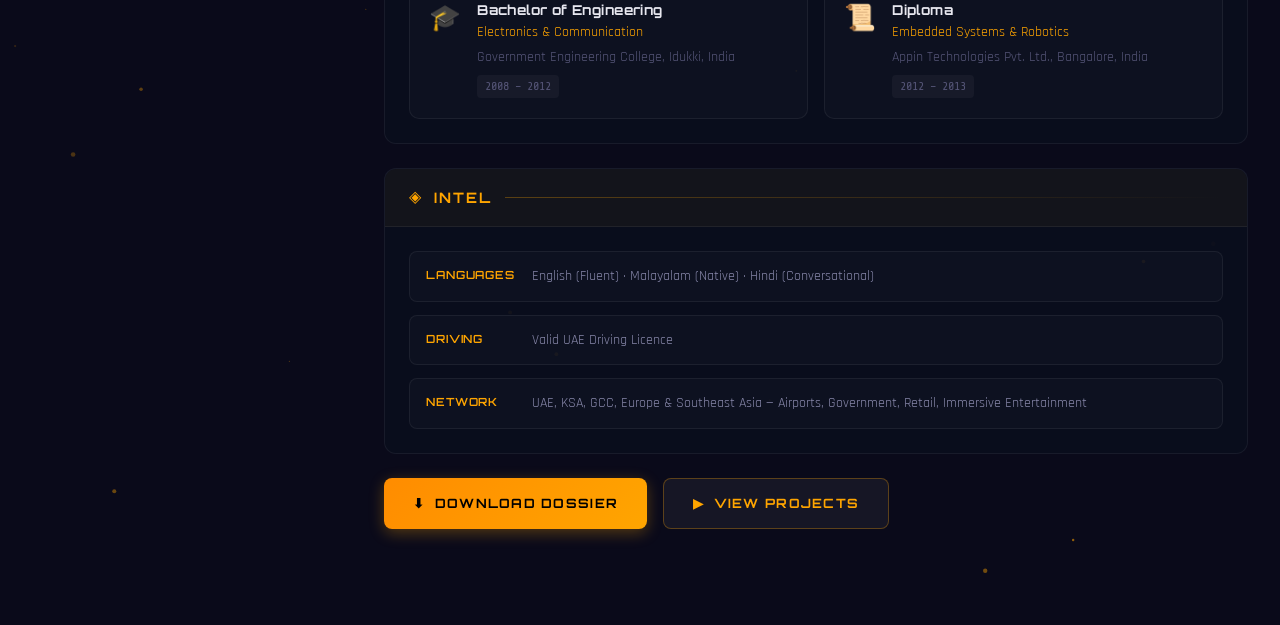
==== commit 68e03adf: "Update download button to link to resume PDF" ====
--- a/about.html
+++ b/about.html
@@ -426,9 +426,9 @@
 
 			<!-- ── FOOTER ACTIONS ── -->
 			<div class="footer-actions">
-				<button onclick="window.print()" class="action-btn primary" id="btn-download">
+				<a href="./assets/sanyal_Resume2026.pdf" download class="action-btn primary" id="btn-download">
 					<span>⬇</span> DOWNLOAD DOSSIER
-				</button>
+				</a>
 				<a href="./gallery.html" class="action-btn secondary" id="btn-projects">
 					<span>▶</span> VIEW PROJECTS
 				</a>
